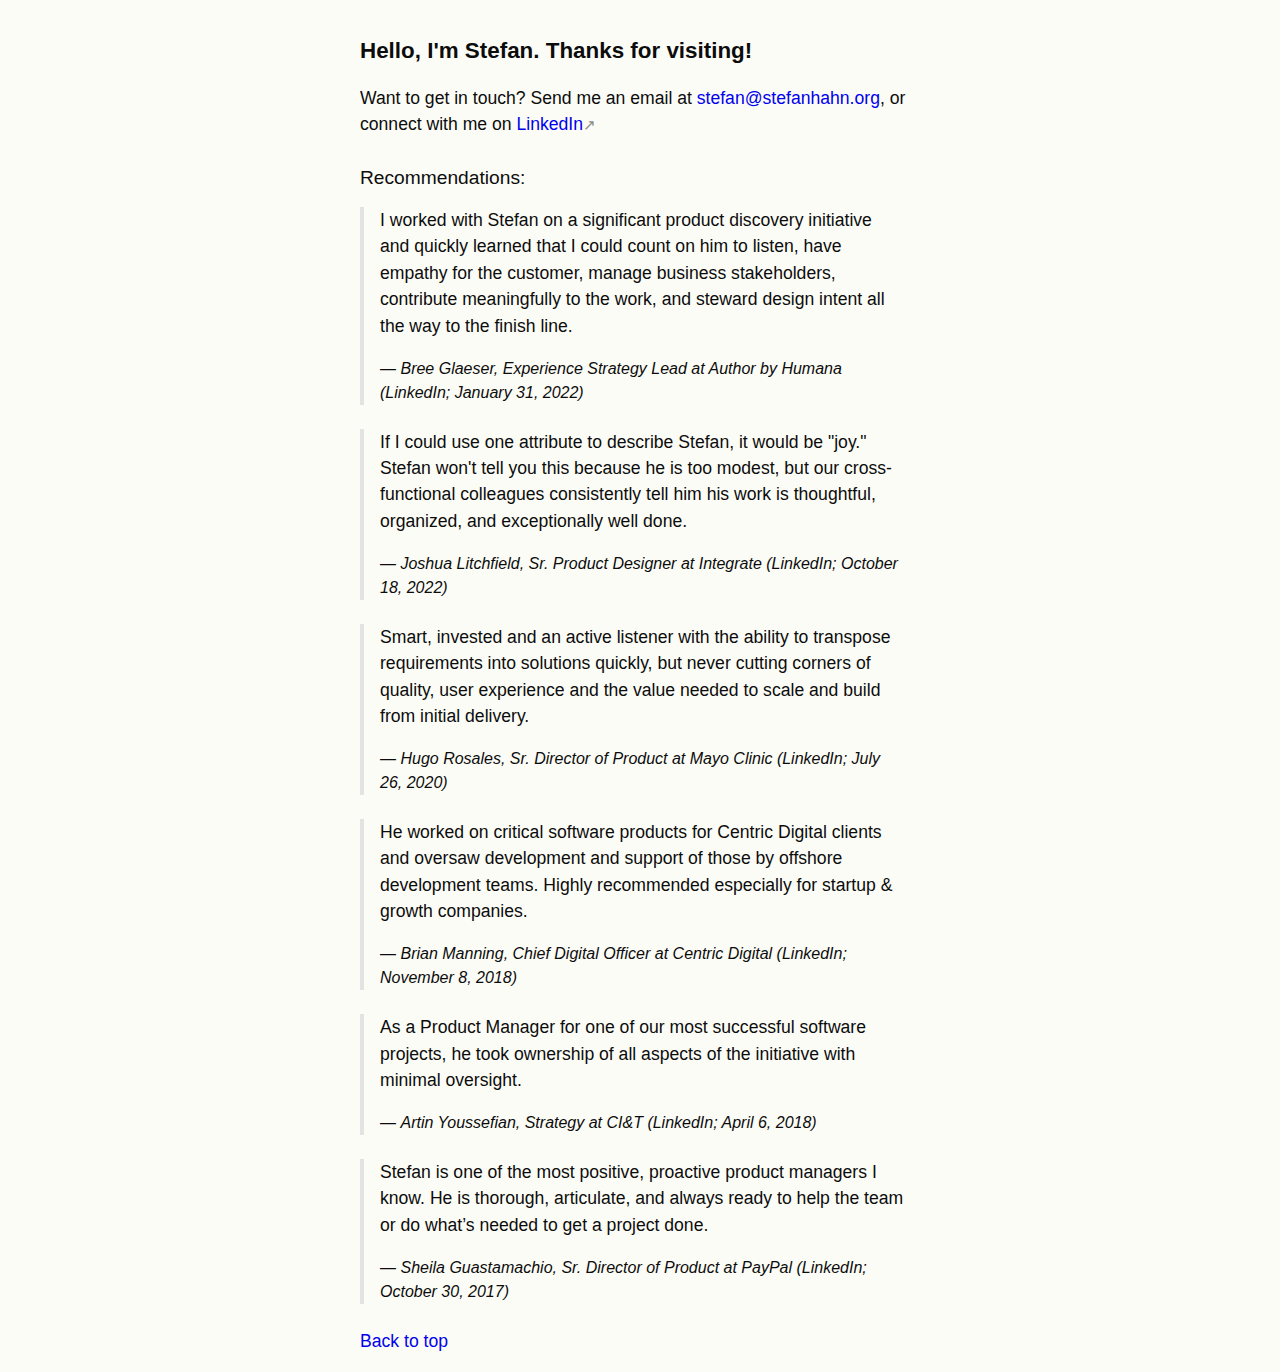
==== index.html @ f8de9154 "less spaces" ====
<!DOCTYPE html>
<html lang="en">
  <head>
    <meta charset="utf-8">
    <title>Stefan Hahn</title>
    <meta name="description" content="The personal site of Stefan Hahn">
    <meta name="viewport" content="width=device-width, initial-scale=1">
    <link rel="shortcut icon" href="favicon.png">
    <link rel="stylesheet" type="text/css" href="style.css">
    <link rel="canonical" href="https://www.stefanhahn.org">
    <link rel="icon" href="favicon.ico">
    <link rel="icon" href="favicon.svg" type="image/svg+xml">
    <link rel="apple-touch-icon" href="apple-touch-icon.png">
    <meta property="og:title" content="The personal site of Stefan Hahn">
    <meta property="og:description" content="Stefan Hahn. Product manager. Optimist.">
    <meta property="og:image" content="image.jpg">
    <meta property="og:image:alt" content="Stefan Hahn">
    <meta property="og:type" content="website">
    <meta property="og:url" content="https://www.stefanhahn.org">   
  </head>

  <body>
    
    <a id="top"></a>
    
    <header>
      <h2>Hello, I'm Stefan. Thanks for visiting!</h2>
    </header>

    <article>
      <p>Want to get in touch? Send me an email at <a href="mailto:stefan@stefanhahn.org" rel="noopener noreferrer" target="_blank">stefan@stefanhahn.org</a>, or connect with me on <a href="https://www.linkedin.com/in/hahnstefan">LinkedIn</a></p>
      
      <h3>Recommendations:</h3>

      <blockquote>
        <p> I worked with Stefan on a significant product discovery initiative and quickly learned that I could count on him to listen, have empathy for the customer, manage business stakeholders, contribute meaningfully to the work, and steward design intent all the way to the finish line.</p>
        <footer>&mdash; 
          <cite>Bree Glaeser,  Experience Strategy Lead at Author by Humana  (LinkedIn; January 31, 2022)</cite>
        </footer>
      </blockquote>

      <blockquote>
        <p>If I could use one attribute to describe Stefan, it would be "joy." Stefan won't tell you this because he is too modest, but our cross-functional colleagues consistently tell him his work is thoughtful, organized, and exceptionally well done.</p>
        <footer>&mdash; 
          <cite>Joshua Litchfield,  Sr. Product Designer at Integrate  (LinkedIn; October 18, 2022)</cite>
        </footer>
      </blockquote>

      <blockquote>
        <p>Smart, invested and an active listener with the ability to transpose requirements into solutions quickly, but never cutting corners of quality, user experience and the value needed to scale and build from initial delivery.</p>
        <footer>&mdash; 
          <cite>Hugo Rosales,  Sr. Director of Product at Mayo Clinic  (LinkedIn; July 26, 2020)</cite>
        </footer>
      </blockquote>

      <blockquote>
        <p>He worked on critical software products for Centric Digital clients and oversaw development and support of those by offshore development teams. Highly recommended especially for startup & growth companies.</p>
        <footer>&mdash; 
          <cite>Brian Manning,  Chief Digital Officer at Centric Digital  (LinkedIn; November 8, 2018)</cite>
        </footer>
      </blockquote>

      <blockquote>
        <p>As a Product Manager for one of our most successful software projects, he took ownership of all aspects of the initiative with minimal oversight.</p>
        <footer>&mdash; 
          <cite>Artin Youssefian,  Strategy at CI&T  (LinkedIn; April 6, 2018)</cite>
        </footer>
      </blockquote>

      <blockquote>
        <p>Stefan is one of the most positive, proactive product managers I know. He is thorough, articulate, and always ready to help the team or do what’s needed to get a project done.</p>
        <footer>&mdash; 
          <cite>Sheila Guastamachio,  Sr. Director of Product at PayPal  (LinkedIn; October 30, 2017)</cite>
        </footer>
      </blockquote>

    </article>

    <p><a href="#top">Back to top</a></p>
  </body>
</html>
---- style.css ----
html {
  font-size: 16px;
  -webkit-text-size-adjust: 100%;
  text-size-adjust: 100%;
}

body {
  background-color: #fcfcf7;
  color: #0c0c0c;
  font-family: -apple-system, BlinkMacSystemFont, "Segoe UI",
  Roboto, Oxygen-Sans, Ubuntu, Cantarell,
  "Helvetica Neue", sans-serif;
  max-width: 35em;  /* remove this for a full-width layout */
  margin: 1em auto;  /* centers the layout */
  padding: 0px 15px;
}

h1, h2, p, blockquote, li, a, th, td {
  line-height: 1.5em;
}

h2 {
  font-size: 1.4em;
  margin-top: 1.5em;
  margin-bottom: 0.5em;
  font-weight: 600;
}

h3 {
  font-size: 1.2em;
  margin-top: 1.5em;
  margin-bottom: 0.5em;
  font-weight: 400;
}

p {
  font-size: 1.1em;
  margin-bottom: 1em;
}

li {
  font-size: 1.1em;
}

blockquote {
  margin: 0 0 1.5em;
  padding: 0 1em;
  border-left: .25em solid #e3e3e3;
  /* font-size: 0.9em; */
}

a {
  text-decoration: none;
}

a:hover {
  border-bottom: 1px solid;
}

a:visited {
  text-decoration: none;
  color: #2749c9;
}

/* External links */

a[href*="//"]:after {
  font-weight: 300;
  font-size: .85em;
  content: "\2197"; /* top right arrow: ↗ */
  color: #121212;;
  opacity: .50;
}

a[href*="//"]:hover:after {
  color: #2749c9;
  opacity: 1;
}

/* ------- Smaller screens ------- */

@media only screen and (max-width: 680px) {
  body { font-size: 15px; }
}

@media only screen and (max-width: 540px) {
  nav { width: 100%; } /* Fix for older webkit versions */
}
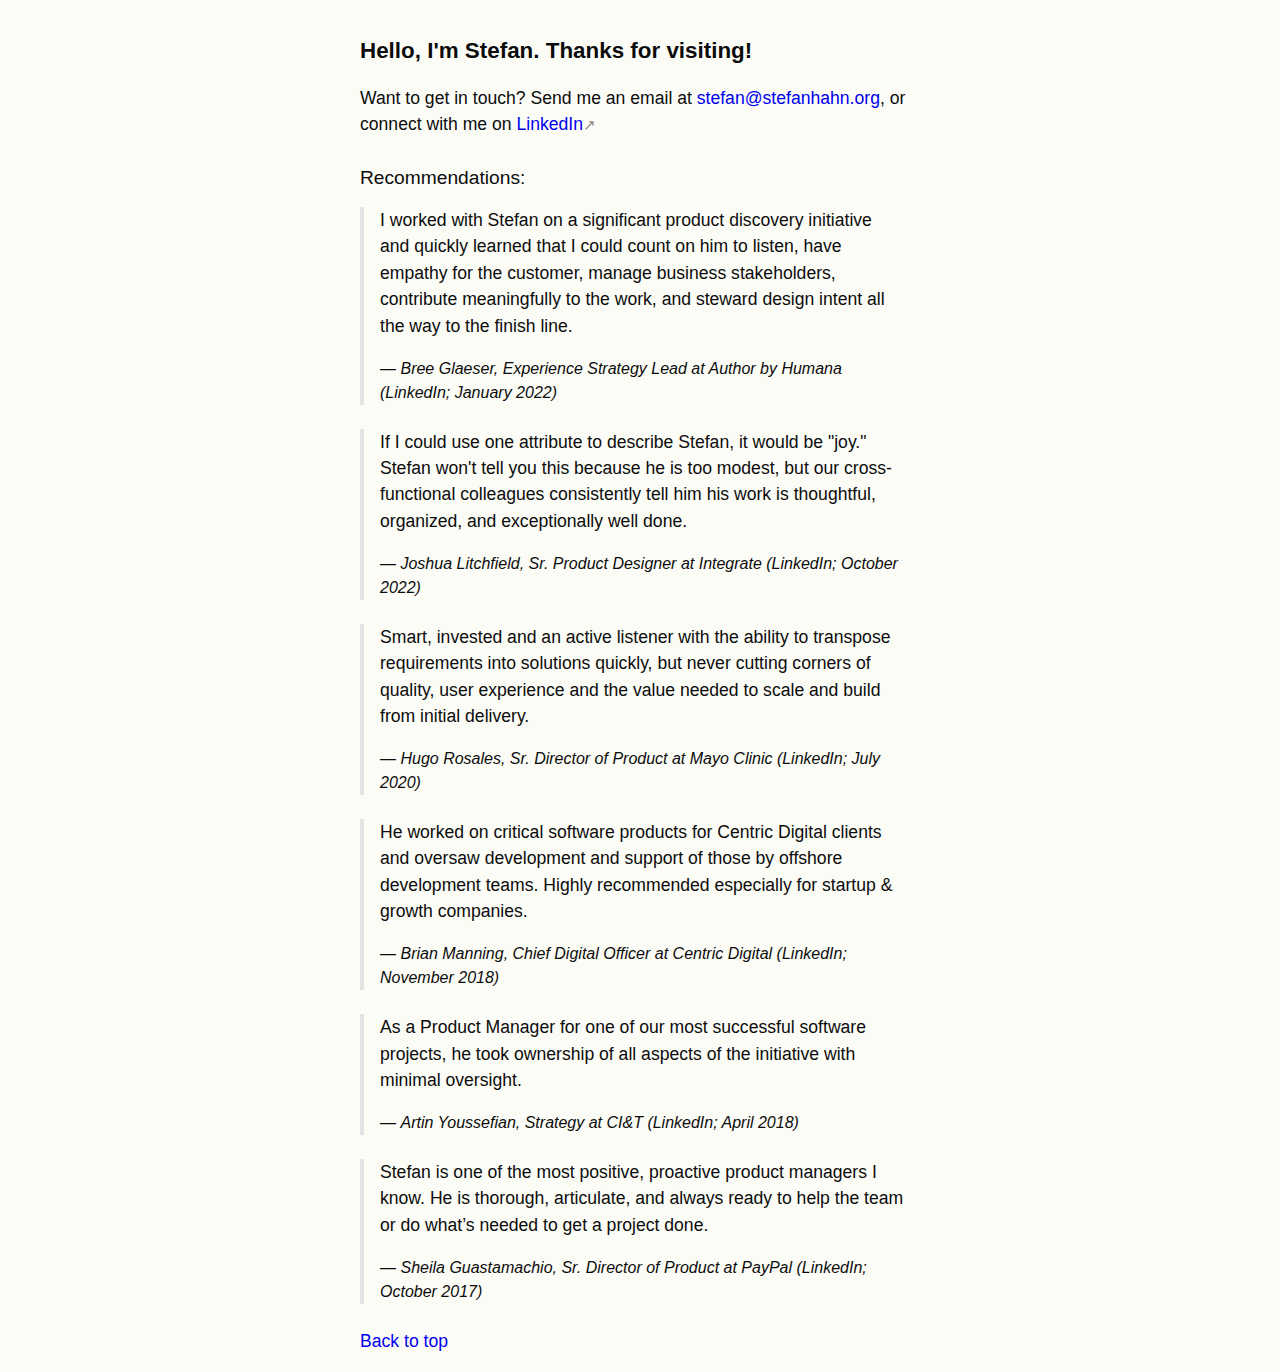
==== commit d4b3ac6a: "removed days" ====
--- a/index.html
+++ b/index.html
@@ -35,42 +35,42 @@
       <blockquote>
         <p> I worked with Stefan on a significant product discovery initiative and quickly learned that I could count on him to listen, have empathy for the customer, manage business stakeholders, contribute meaningfully to the work, and steward design intent all the way to the finish line.</p>
         <footer>&mdash; 
-          <cite>Bree Glaeser,  Experience Strategy Lead at Author by Humana  (LinkedIn; January 31, 2022)</cite>
+          <cite>Bree Glaeser,  Experience Strategy Lead at Author by Humana  (LinkedIn; January 2022)</cite>
         </footer>
       </blockquote>
 
       <blockquote>
         <p>If I could use one attribute to describe Stefan, it would be "joy." Stefan won't tell you this because he is too modest, but our cross-functional colleagues consistently tell him his work is thoughtful, organized, and exceptionally well done.</p>
         <footer>&mdash; 
-          <cite>Joshua Litchfield,  Sr. Product Designer at Integrate  (LinkedIn; October 18, 2022)</cite>
+          <cite>Joshua Litchfield,  Sr. Product Designer at Integrate  (LinkedIn; October 2022)</cite>
         </footer>
       </blockquote>
 
       <blockquote>
         <p>Smart, invested and an active listener with the ability to transpose requirements into solutions quickly, but never cutting corners of quality, user experience and the value needed to scale and build from initial delivery.</p>
         <footer>&mdash; 
-          <cite>Hugo Rosales,  Sr. Director of Product at Mayo Clinic  (LinkedIn; July 26, 2020)</cite>
+          <cite>Hugo Rosales,  Sr. Director of Product at Mayo Clinic  (LinkedIn; July 2020)</cite>
         </footer>
       </blockquote>
 
       <blockquote>
         <p>He worked on critical software products for Centric Digital clients and oversaw development and support of those by offshore development teams. Highly recommended especially for startup & growth companies.</p>
         <footer>&mdash; 
-          <cite>Brian Manning,  Chief Digital Officer at Centric Digital  (LinkedIn; November 8, 2018)</cite>
+          <cite>Brian Manning,  Chief Digital Officer at Centric Digital  (LinkedIn; November 2018)</cite>
         </footer>
       </blockquote>
 
       <blockquote>
         <p>As a Product Manager for one of our most successful software projects, he took ownership of all aspects of the initiative with minimal oversight.</p>
         <footer>&mdash; 
-          <cite>Artin Youssefian,  Strategy at CI&T  (LinkedIn; April 6, 2018)</cite>
+          <cite>Artin Youssefian,  Strategy at CI&T  (LinkedIn; April 2018)</cite>
         </footer>
       </blockquote>
 
       <blockquote>
         <p>Stefan is one of the most positive, proactive product managers I know. He is thorough, articulate, and always ready to help the team or do what’s needed to get a project done.</p>
         <footer>&mdash; 
-          <cite>Sheila Guastamachio,  Sr. Director of Product at PayPal  (LinkedIn; October 30, 2017)</cite>
+          <cite>Sheila Guastamachio,  Sr. Director of Product at PayPal  (LinkedIn; October 2017)</cite>
         </footer>
       </blockquote>
 
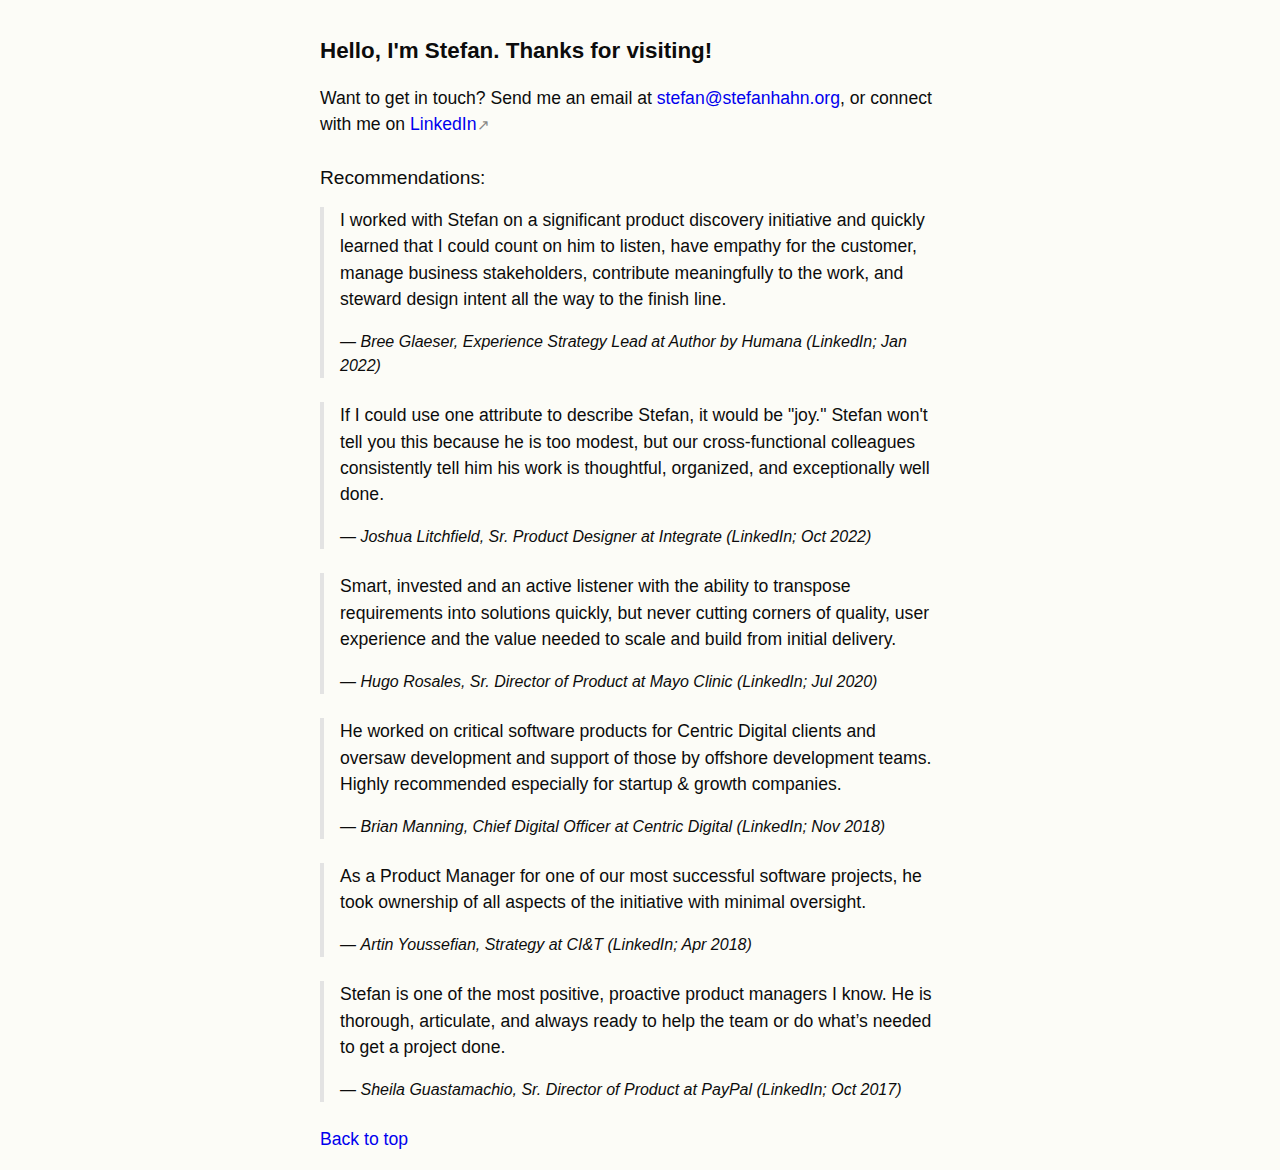
==== commit 88720773: "shortened months" ====
--- a/index.html
+++ b/index.html
@@ -35,42 +35,42 @@
       <blockquote>
         <p> I worked with Stefan on a significant product discovery initiative and quickly learned that I could count on him to listen, have empathy for the customer, manage business stakeholders, contribute meaningfully to the work, and steward design intent all the way to the finish line.</p>
         <footer>&mdash; 
-          <cite>Bree Glaeser,  Experience Strategy Lead at Author by Humana  (LinkedIn; January 2022)</cite>
+          <cite>Bree Glaeser,  Experience Strategy Lead at Author by Humana  (LinkedIn; Jan 2022)</cite>
         </footer>
       </blockquote>
 
       <blockquote>
         <p>If I could use one attribute to describe Stefan, it would be "joy." Stefan won't tell you this because he is too modest, but our cross-functional colleagues consistently tell him his work is thoughtful, organized, and exceptionally well done.</p>
         <footer>&mdash; 
-          <cite>Joshua Litchfield,  Sr. Product Designer at Integrate  (LinkedIn; October 2022)</cite>
+          <cite>Joshua Litchfield,  Sr. Product Designer at Integrate  (LinkedIn; Oct 2022)</cite>
         </footer>
       </blockquote>
 
       <blockquote>
         <p>Smart, invested and an active listener with the ability to transpose requirements into solutions quickly, but never cutting corners of quality, user experience and the value needed to scale and build from initial delivery.</p>
         <footer>&mdash; 
-          <cite>Hugo Rosales,  Sr. Director of Product at Mayo Clinic  (LinkedIn; July 2020)</cite>
+          <cite>Hugo Rosales,  Sr. Director of Product at Mayo Clinic  (LinkedIn; Jul 2020)</cite>
         </footer>
       </blockquote>
 
       <blockquote>
         <p>He worked on critical software products for Centric Digital clients and oversaw development and support of those by offshore development teams. Highly recommended especially for startup & growth companies.</p>
         <footer>&mdash; 
-          <cite>Brian Manning,  Chief Digital Officer at Centric Digital  (LinkedIn; November 2018)</cite>
+          <cite>Brian Manning,  Chief Digital Officer at Centric Digital  (LinkedIn; Nov 2018)</cite>
         </footer>
       </blockquote>
 
       <blockquote>
         <p>As a Product Manager for one of our most successful software projects, he took ownership of all aspects of the initiative with minimal oversight.</p>
         <footer>&mdash; 
-          <cite>Artin Youssefian,  Strategy at CI&T  (LinkedIn; April 2018)</cite>
+          <cite>Artin Youssefian,  Strategy at CI&T  (LinkedIn; Apr 2018)</cite>
         </footer>
       </blockquote>
 
       <blockquote>
         <p>Stefan is one of the most positive, proactive product managers I know. He is thorough, articulate, and always ready to help the team or do what’s needed to get a project done.</p>
         <footer>&mdash; 
-          <cite>Sheila Guastamachio,  Sr. Director of Product at PayPal  (LinkedIn; October 2017)</cite>
+          <cite>Sheila Guastamachio,  Sr. Director of Product at PayPal  (LinkedIn; Oct 2017)</cite>
         </footer>
       </blockquote>
 
--- a/style.css
+++ b/style.css
@@ -10,7 +10,7 @@
   font-family: -apple-system, BlinkMacSystemFont, "Segoe UI",
   Roboto, Oxygen-Sans, Ubuntu, Cantarell,
   "Helvetica Neue", sans-serif;
-  max-width: 35em;  /* remove this for a full-width layout */
+  max-width: 40em;  /* remove this for a full-width layout */
   margin: 1em auto;  /* centers the layout */
   padding: 0px 15px;
 }
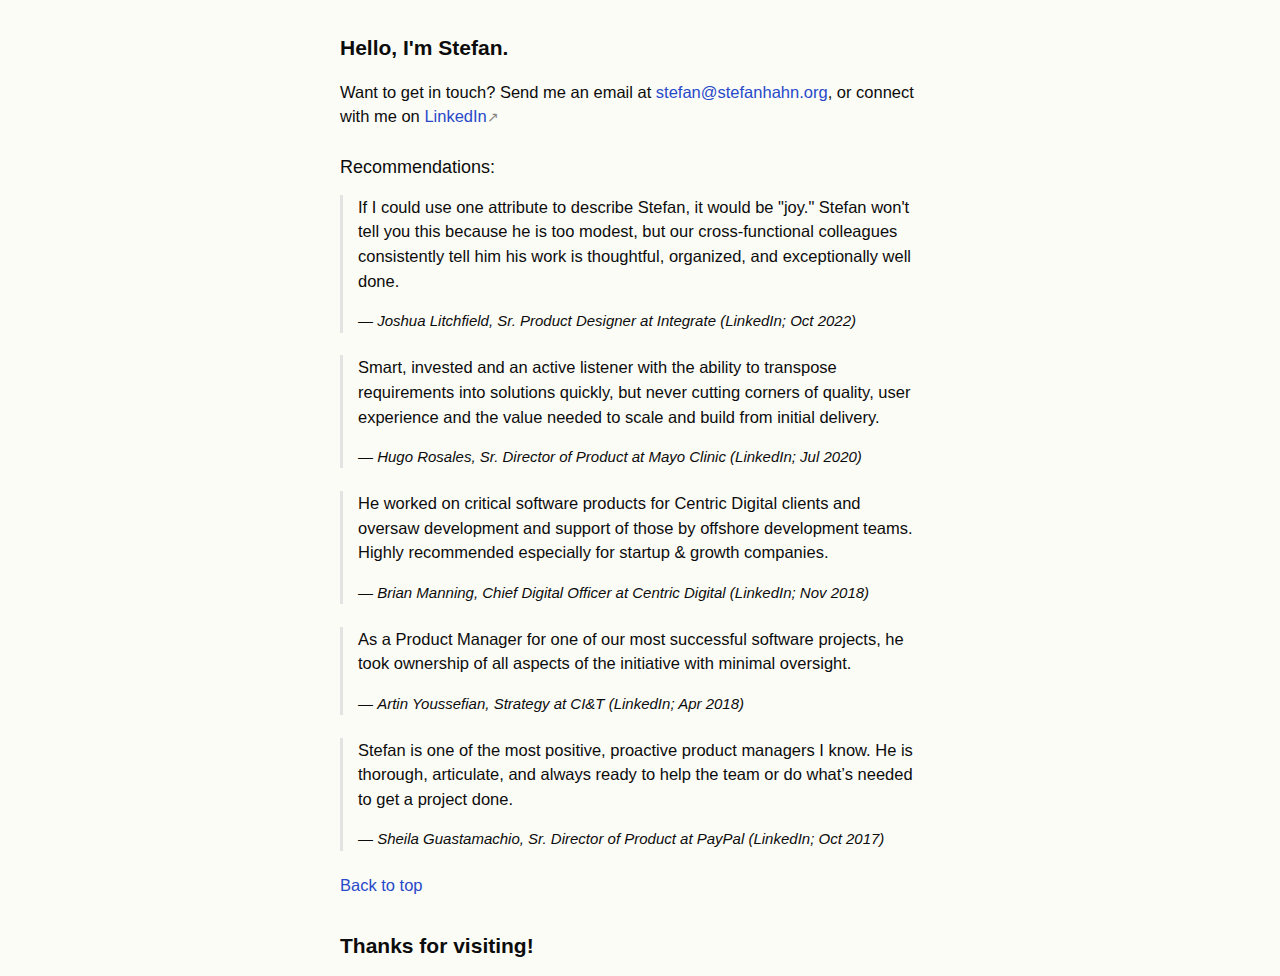
==== commit 53c3f066: "update" ====
--- a/index.html
+++ b/index.html
@@ -24,7 +24,7 @@
     <a id="top"></a>
     
     <header>
-      <h2>Hello, I'm Stefan. Thanks for visiting!</h2>
+      <h2>Hello, I'm Stefan.</h2>
     </header>
 
     <article>
@@ -32,12 +32,12 @@
       
       <h3>Recommendations:</h3>
 
-      <blockquote>
+      <!-- <blockquote>
         <p> I worked with Stefan on a significant product discovery initiative and quickly learned that I could count on him to listen, have empathy for the customer, manage business stakeholders, contribute meaningfully to the work, and steward design intent all the way to the finish line.</p>
         <footer>&mdash; 
           <cite>Bree Glaeser,  Experience Strategy Lead at Author by Humana  (LinkedIn; Jan 2022)</cite>
         </footer>
-      </blockquote>
+      </blockquote> -->
 
       <blockquote>
         <p>If I could use one attribute to describe Stefan, it would be "joy." Stefan won't tell you this because he is too modest, but our cross-functional colleagues consistently tell him his work is thoughtful, organized, and exceptionally well done.</p>
@@ -77,5 +77,7 @@
     </article>
 
     <p><a href="#top">Back to top</a></p>
+
+    <h2>Thanks for visiting!</h2>
   </body>
 </html>--- a/style.css
+++ b/style.css
@@ -1,5 +1,5 @@
 html {
-  font-size: 16px;
+  font-size: 15px;
   -webkit-text-size-adjust: 100%;
   text-size-adjust: 100%;
 }
@@ -51,6 +51,7 @@
 
 a {
   text-decoration: none;
+  color: #2749c9;
 }
 
 a:hover {
@@ -80,7 +81,7 @@
 /* ------- Smaller screens ------- */
 
 @media only screen and (max-width: 680px) {
-  body { font-size: 15px; }
+  body { font-size: 12px; }
 }
 
 @media only screen and (max-width: 540px) {
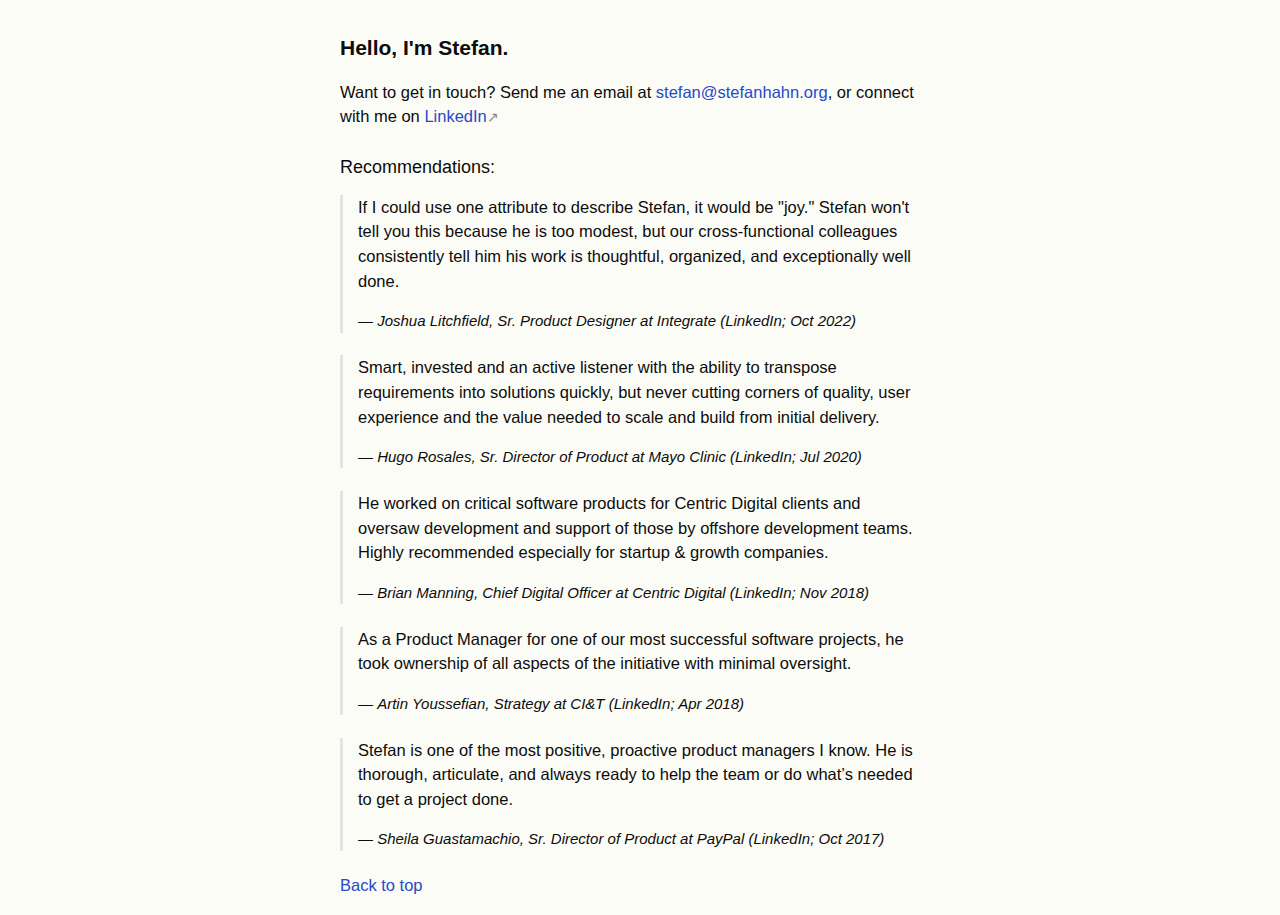
==== commit 4d75dbbe: "updates" ====
--- a/index.html
+++ b/index.html
@@ -78,6 +78,6 @@
 
     <p><a href="#top">Back to top</a></p>
 
-    <h2>Thanks for visiting!</h2>
+    <!-- <h2>Thanks for visiting!</h2> -->
   </body>
 </html>--- a/style.css
+++ b/style.css
@@ -81,7 +81,7 @@
 /* ------- Smaller screens ------- */
 
 @media only screen and (max-width: 680px) {
-  body { font-size: 12px; }
+  body { font-size: 13px; }
 }
 
 @media only screen and (max-width: 540px) {
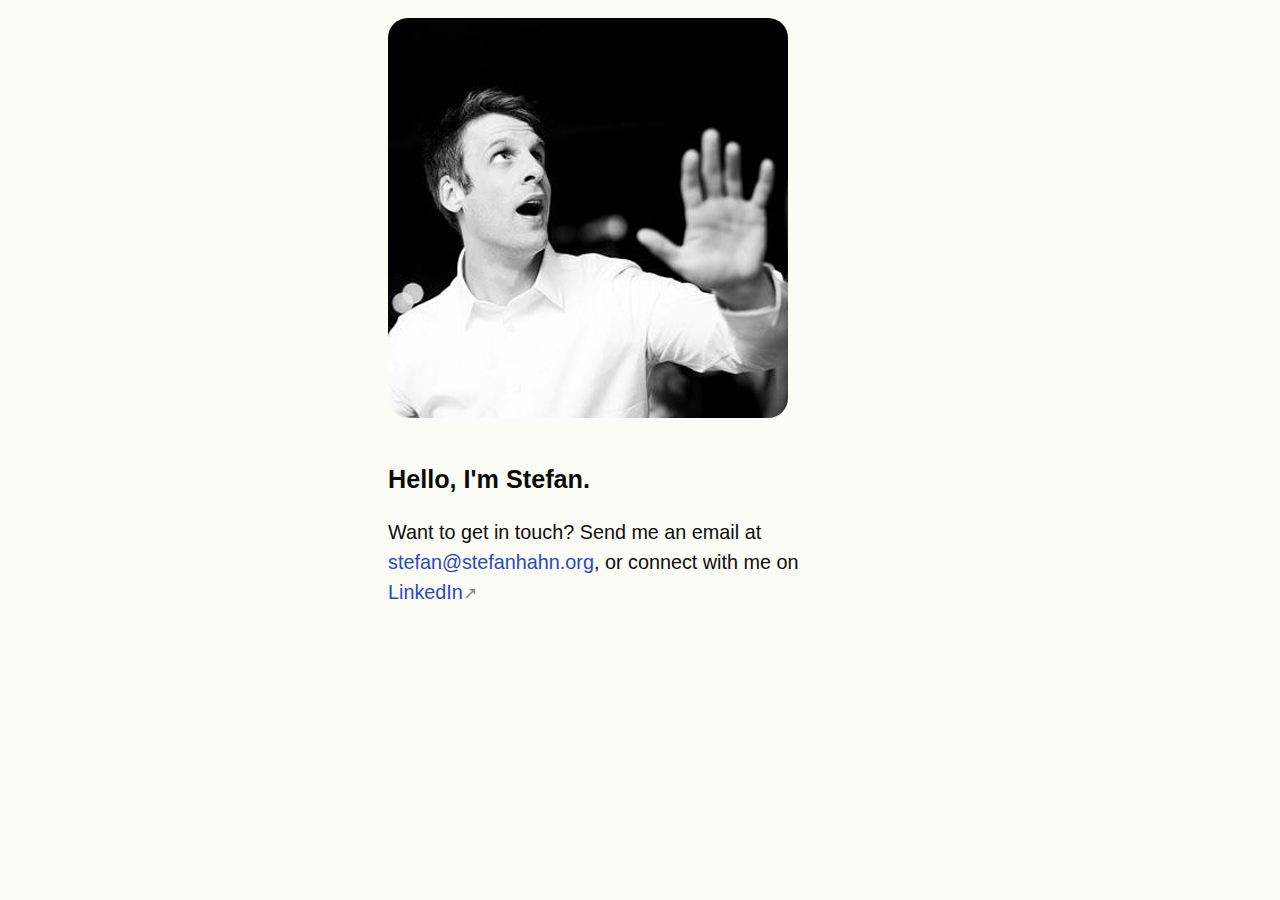
==== commit 6d031506: "Add files via upload" ====
--- a/index.html
+++ b/index.html
@@ -24,20 +24,21 @@
     <a id="top"></a>
     
     <header>
+      <img src="me.png" class="avatar" />
       <h2>Hello, I'm Stefan.</h2>
     </header>
 
     <article>
       <p>Want to get in touch? Send me an email at <a href="mailto:stefan@stefanhahn.org" rel="noopener noreferrer" target="_blank">stefan@stefanhahn.org</a>, or connect with me on <a href="https://www.linkedin.com/in/hahnstefan">LinkedIn</a></p>
       
-      <h3>Recommendations:</h3>
+      <!-- <h3>Recommendations:</h3>
 
-      <!-- <blockquote>
+      <blockquote>
         <p> I worked with Stefan on a significant product discovery initiative and quickly learned that I could count on him to listen, have empathy for the customer, manage business stakeholders, contribute meaningfully to the work, and steward design intent all the way to the finish line.</p>
         <footer>&mdash; 
           <cite>Bree Glaeser,  Experience Strategy Lead at Author by Humana  (LinkedIn; Jan 2022)</cite>
         </footer>
-      </blockquote> -->
+      </blockquote>
 
       <blockquote>
         <p>If I could use one attribute to describe Stefan, it would be "joy." Stefan won't tell you this because he is too modest, but our cross-functional colleagues consistently tell him his work is thoughtful, organized, and exceptionally well done.</p>
@@ -76,7 +77,7 @@
 
     </article>
 
-    <p><a href="#top">Back to top</a></p>
+    <p><a href="#top">Back to top</a></p> -->
 
     <!-- <h2>Thanks for visiting!</h2> -->
   </body>
--- a/style.css
+++ b/style.css
@@ -1,5 +1,5 @@
 html {
-  font-size: 15px;
+  font-size: 18px;
   -webkit-text-size-adjust: 100%;
   text-size-adjust: 100%;
 }
@@ -10,7 +10,7 @@
   font-family: -apple-system, BlinkMacSystemFont, "Segoe UI",
   Roboto, Oxygen-Sans, Ubuntu, Cantarell,
   "Helvetica Neue", sans-serif;
-  max-width: 40em;  /* remove this for a full-width layout */
+  max-width: 28em;  /* remove this for a full-width layout */
   margin: 1em auto;  /* centers the layout */
   padding: 0px 15px;
 }
@@ -63,6 +63,13 @@
   color: #2749c9;
 }
 
+/* Rounded corners on profile */
+.avatar {
+  border-radius: 20px;
+  -webkit-border-radius: 20px;
+  -moz-border-radius: 20px;
+}
+
 /* External links */
 
 a[href*="//"]:after {
@@ -82,6 +89,7 @@
 
 @media only screen and (max-width: 680px) {
   body { font-size: 13px; }
+  img {width: 15em;}
 }
 
 @media only screen and (max-width: 540px) {
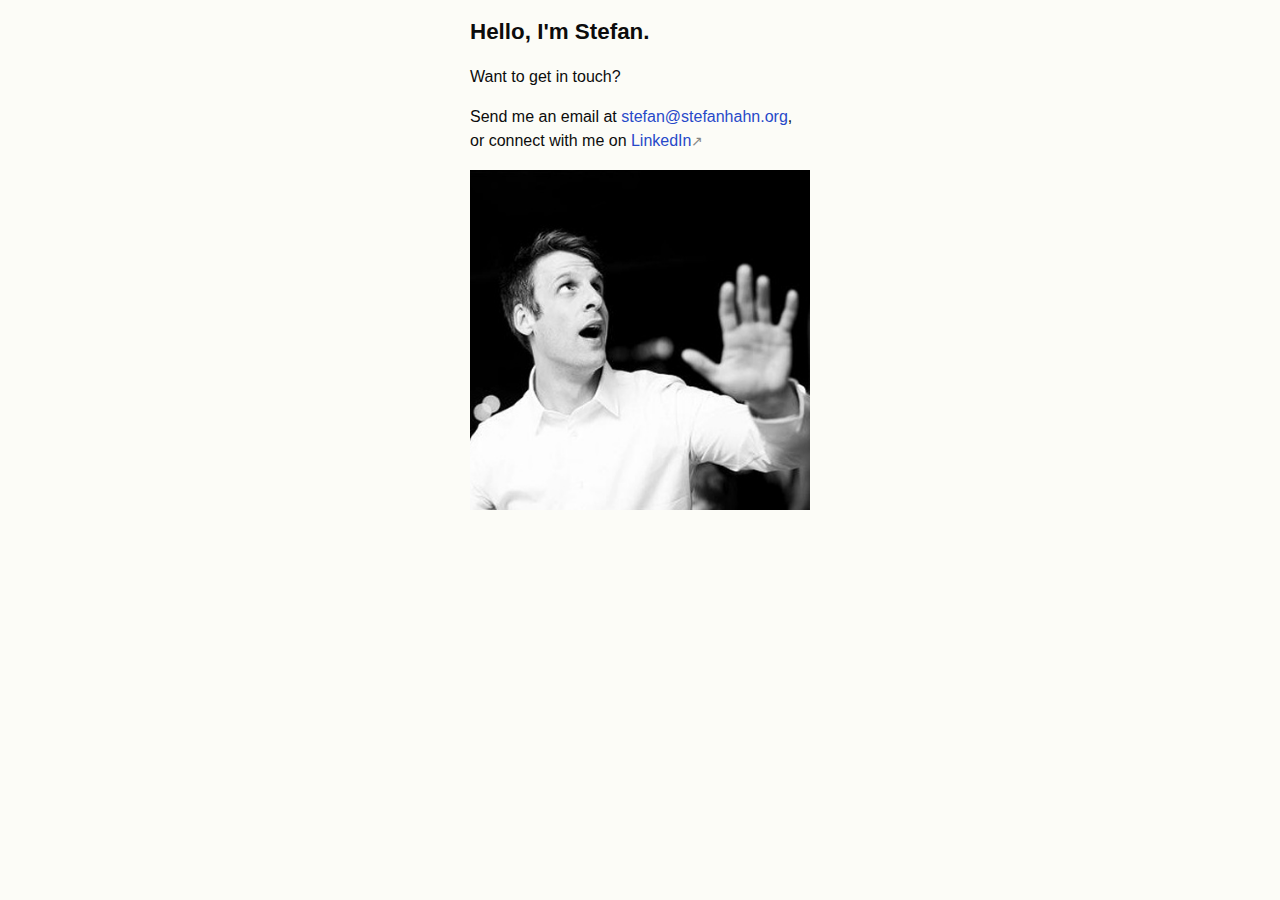
==== commit 476c6450: "Add files via upload" ====
--- a/index.html
+++ b/index.html
@@ -1,84 +1,27 @@
 <!DOCTYPE html>
 <html lang="en">
-  <head>
-    <meta charset="utf-8">
-    <title>Stefan Hahn</title>
-    <meta name="description" content="The personal site of Stefan Hahn">
-    <meta name="viewport" content="width=device-width, initial-scale=1">
-    <link rel="shortcut icon" href="favicon.png">
-    <link rel="stylesheet" type="text/css" href="style.css">
-    <link rel="canonical" href="https://www.stefanhahn.org">
-    <link rel="icon" href="favicon.ico">
-    <link rel="icon" href="favicon.svg" type="image/svg+xml">
-    <link rel="apple-touch-icon" href="apple-touch-icon.png">
-    <meta property="og:title" content="The personal site of Stefan Hahn">
-    <meta property="og:description" content="Stefan Hahn. Product manager. Optimist.">
-    <meta property="og:image" content="image.jpg">
-    <meta property="og:image:alt" content="Stefan Hahn">
-    <meta property="og:type" content="website">
-    <meta property="og:url" content="https://www.stefanhahn.org">   
-  </head>
-
-  <body>
-    
-    <a id="top"></a>
-    
-    <header>
-      <img src="me.png" class="avatar" />
-      <h2>Hello, I'm Stefan.</h2>
-    </header>
-
-    <article>
-      <p>Want to get in touch? Send me an email at <a href="mailto:stefan@stefanhahn.org" rel="noopener noreferrer" target="_blank">stefan@stefanhahn.org</a>, or connect with me on <a href="https://www.linkedin.com/in/hahnstefan">LinkedIn</a></p>
-      
-      <!-- <h3>Recommendations:</h3>
-
-      <blockquote>
-        <p> I worked with Stefan on a significant product discovery initiative and quickly learned that I could count on him to listen, have empathy for the customer, manage business stakeholders, contribute meaningfully to the work, and steward design intent all the way to the finish line.</p>
-        <footer>&mdash; 
-          <cite>Bree Glaeser,  Experience Strategy Lead at Author by Humana  (LinkedIn; Jan 2022)</cite>
-        </footer>
-      </blockquote>
-
-      <blockquote>
-        <p>If I could use one attribute to describe Stefan, it would be "joy." Stefan won't tell you this because he is too modest, but our cross-functional colleagues consistently tell him his work is thoughtful, organized, and exceptionally well done.</p>
-        <footer>&mdash; 
-          <cite>Joshua Litchfield,  Sr. Product Designer at Integrate  (LinkedIn; Oct 2022)</cite>
-        </footer>
-      </blockquote>
-
-      <blockquote>
-        <p>Smart, invested and an active listener with the ability to transpose requirements into solutions quickly, but never cutting corners of quality, user experience and the value needed to scale and build from initial delivery.</p>
-        <footer>&mdash; 
-          <cite>Hugo Rosales,  Sr. Director of Product at Mayo Clinic  (LinkedIn; Jul 2020)</cite>
-        </footer>
-      </blockquote>
-
-      <blockquote>
-        <p>He worked on critical software products for Centric Digital clients and oversaw development and support of those by offshore development teams. Highly recommended especially for startup & growth companies.</p>
-        <footer>&mdash; 
-          <cite>Brian Manning,  Chief Digital Officer at Centric Digital  (LinkedIn; Nov 2018)</cite>
-        </footer>
-      </blockquote>
-
-      <blockquote>
-        <p>As a Product Manager for one of our most successful software projects, he took ownership of all aspects of the initiative with minimal oversight.</p>
-        <footer>&mdash; 
-          <cite>Artin Youssefian,  Strategy at CI&T  (LinkedIn; Apr 2018)</cite>
-        </footer>
-      </blockquote>
-
-      <blockquote>
-        <p>Stefan is one of the most positive, proactive product managers I know. He is thorough, articulate, and always ready to help the team or do what’s needed to get a project done.</p>
-        <footer>&mdash; 
-          <cite>Sheila Guastamachio,  Sr. Director of Product at PayPal  (LinkedIn; Oct 2017)</cite>
-        </footer>
-      </blockquote>
-
-    </article>
-
-    <p><a href="#top">Back to top</a></p> -->
-
-    <!-- <h2>Thanks for visiting!</h2> -->
-  </body>
+	<head>
+		<meta charset="utf-8">
+		<title>Stefan Hahn</title>
+		<meta name="description" content="The personal site of Stefan Hahn">
+		<meta name="viewport" content="width=device-width, initial-scale=1">
+		<link rel="shortcut icon" href="favicon.png">
+		<link rel="stylesheet" type="text/css" href="style.css">
+		<link rel="canonical" href="https://www.stefanhahn.org">
+		<link rel="icon" href="favicon.ico">
+		<link rel="icon" href="favicon.svg" type="image/svg+xml">
+		<link rel="apple-touch-icon" href="apple-touch-icon.png">
+		<meta property="og:title" content="The personal site of Stefan Hahn">
+		<meta property="og:description" content="Stefan Hahn. Product manager. Optimist.">
+		<meta property="og:image" content="image.jpg">
+		<meta property="og:image:alt" content="Stefan Hahn">
+		<meta property="og:type" content="website">
+		<meta property="og:url" content="https://www.stefanhahn.org">   
+	</head>
+	<body>
+		<h1>Hello, I'm Stefan.</h1>
+		<p>Want to get in touch?</p>
+		<p>Send me an email at <a href="mailto:stefan@stefanhahn.org" rel="noopener noreferrer" target="_blank">stefan@stefanhahn.org</a>, or connect with me on <a href="https://www.linkedin.com/in/hahnstefan">LinkedIn</a></p>
+		<img src="me.png">
+	</body>
 </html>--- a/style.css
+++ b/style.css
@@ -1,5 +1,5 @@
 html {
-  font-size: 18px;
+  font-size: 1em;
   -webkit-text-size-adjust: 100%;
   text-size-adjust: 100%;
 }
@@ -10,43 +10,23 @@
   font-family: -apple-system, BlinkMacSystemFont, "Segoe UI",
   Roboto, Oxygen-Sans, Ubuntu, Cantarell,
   "Helvetica Neue", sans-serif;
-  max-width: 28em;  /* remove this for a full-width layout */
-  margin: 1em auto;  /* centers the layout */
-  padding: 0px 15px;
+  max-width: 340px;
+  margin: auto;
+  padding: 0px 5px;
 }
 
-h1, h2, p, blockquote, li, a, th, td {
-  line-height: 1.5em;
+img {
+  width: 340px;
 }
 
-h2 {
+h1 {
   font-size: 1.4em;
-  margin-top: 1.5em;
-  margin-bottom: 0.5em;
+  line-height: 1.5em;
   font-weight: 600;
 }
 
-h3 {
-  font-size: 1.2em;
-  margin-top: 1.5em;
-  margin-bottom: 0.5em;
-  font-weight: 400;
-}
-
 p {
-  font-size: 1.1em;
-  margin-bottom: 1em;
-}
-
-li {
-  font-size: 1.1em;
-}
-
-blockquote {
-  margin: 0 0 1.5em;
-  padding: 0 1em;
-  border-left: .25em solid #e3e3e3;
-  /* font-size: 0.9em; */
+  line-height: 1.5em;
 }
 
 a {
@@ -62,15 +42,6 @@
   text-decoration: none;
   color: #2749c9;
 }
-
-/* Rounded corners on profile */
-.avatar {
-  border-radius: 20px;
-  -webkit-border-radius: 20px;
-  -moz-border-radius: 20px;
-}
-
-/* External links */
 
 a[href*="//"]:after {
   font-weight: 300;
@@ -88,10 +59,11 @@
 /* ------- Smaller screens ------- */
 
 @media only screen and (max-width: 680px) {
-  body { font-size: 13px; }
-  img {width: 15em;}
+  body {width: 300px;font-size: 0.9em;}
+  img {width: 300px;}
 }
 
 @media only screen and (max-width: 540px) {
-  nav { width: 100%; } /* Fix for older webkit versions */
-} +  body {width: 272px;font-size: 0.8em;}
+  img {width: 272px;}
+}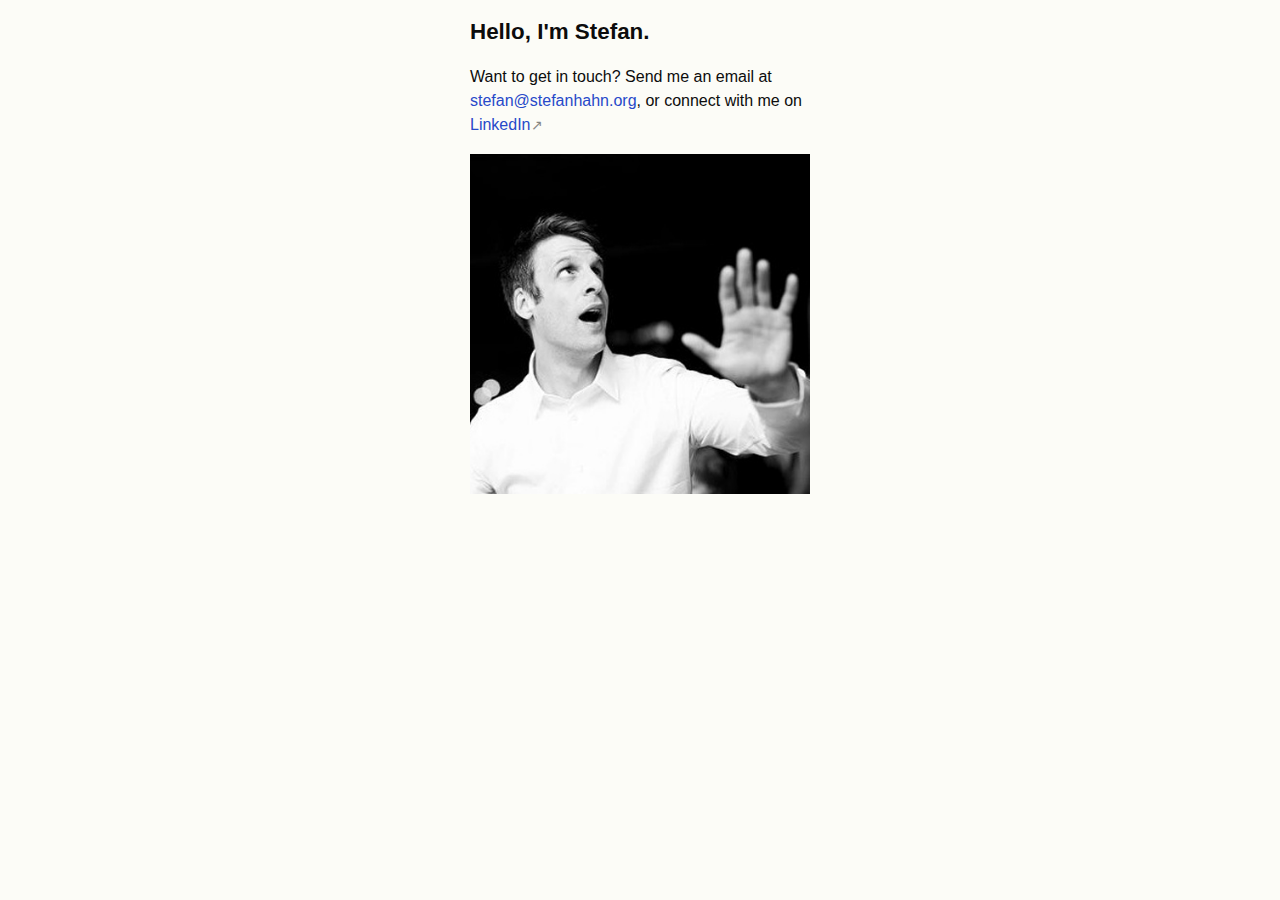
==== commit 09b97225: "update" ====
--- a/index.html
+++ b/index.html
@@ -20,8 +20,7 @@
 	</head>
 	<body>
 		<h1>Hello, I'm Stefan.</h1>
-		<p>Want to get in touch?</p>
-		<p>Send me an email at <a href="mailto:stefan@stefanhahn.org" rel="noopener noreferrer" target="_blank">stefan@stefanhahn.org</a>, or connect with me on <a href="https://www.linkedin.com/in/hahnstefan">LinkedIn</a></p>
+		<p>Want to get in touch? Send me an email at <a href="mailto:stefan@stefanhahn.org" rel="noopener noreferrer" target="_blank">stefan@stefanhahn.org</a>, or connect with me on <a href="https://www.linkedin.com/in/hahnstefan">LinkedIn</a></p>
 		<img src="me.png">
 	</body>
 </html>--- a/style.css
+++ b/style.css
@@ -12,7 +12,7 @@
   "Helvetica Neue", sans-serif;
   max-width: 340px;
   margin: auto;
-  padding: 0px 5px;
+  padding: 0px 1px;
 }
 
 img {
@@ -59,11 +59,11 @@
 /* ------- Smaller screens ------- */
 
 @media only screen and (max-width: 680px) {
-  body {width: 300px;font-size: 0.9em;}
+  body {width: 300px;font-size: 1em;}
   img {width: 300px;}
 }
 
 @media only screen and (max-width: 540px) {
-  body {width: 272px;font-size: 0.8em;}
-  img {width: 272px;}
+  body {width: 300px;font-size: 1em;}
+  img {width: 300px;}
 }